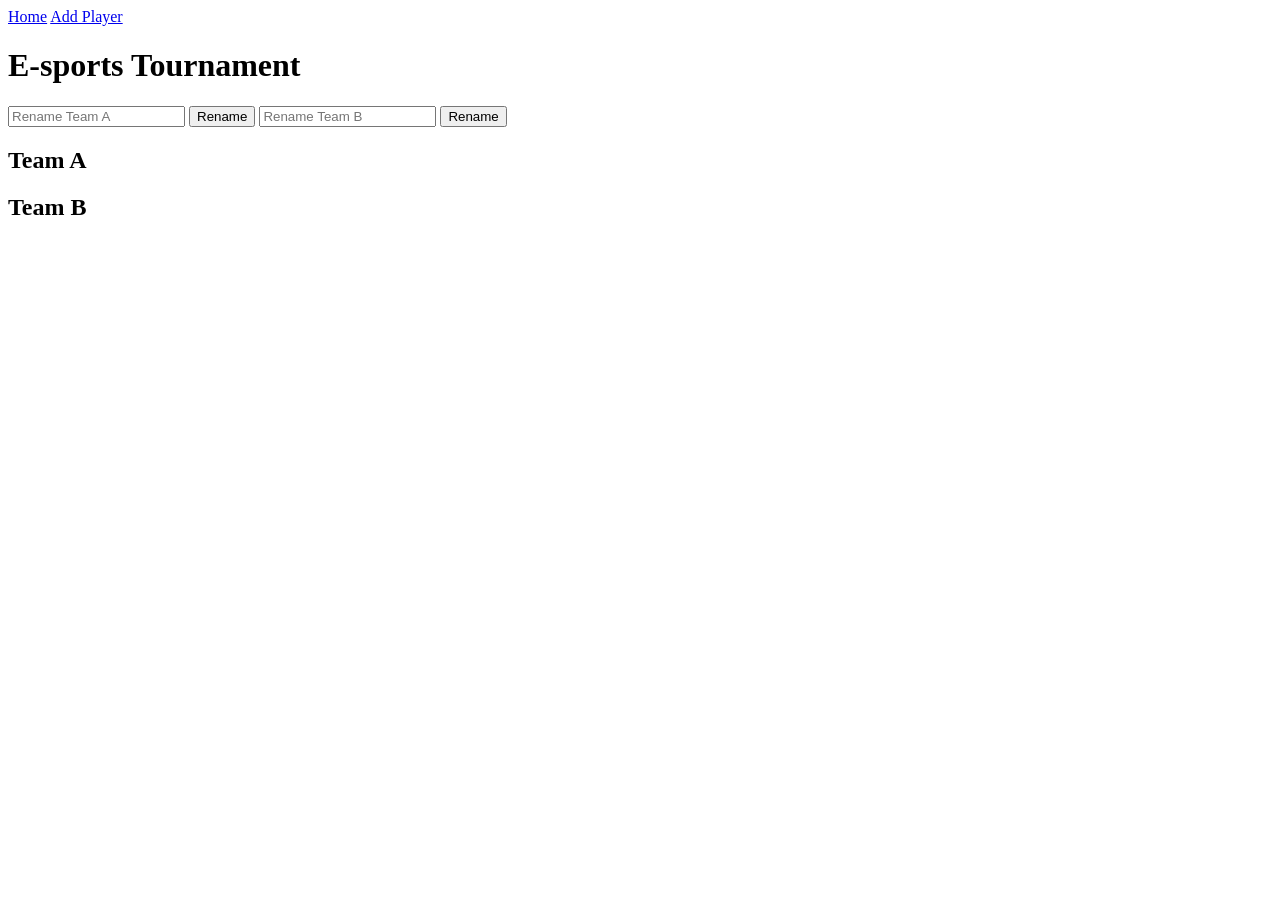
==== index.html @ 2da4a97a "Merge pull request #1 from Frida1989/bugfix/ProfilInformation bug of profile information is fixed" ====
<!doctype html>
<html lang="en">
  <head>
    <meta charset="UTF-8" />
    <title>E-sports Tournament</title>
    <link rel="stylesheet" href="style.css" />
  </head>

  <body>
    <nav>
      <a href="index.html">Home</a>
      <a href="addplayer.html">Add Player</a>
    </nav>

    <h1>E-sports Tournament</h1>

    <div class="rename">
      <input id="teamAInput" placeholder="Rename Team A" />
      <button onclick="renameTeam('A')">Rename</button>

      <input id="teamBInput" placeholder="Rename Team B" />
      <button onclick="renameTeam('B')">Rename</button>
    </div>

    <div class="teams">
      <div class="team">
        <h2 id="teamAName"></h2>
        <ul id="teamAList"></ul>
      </div>

      <div class="team">
        <h2 id="teamBName"></h2>
        <ul id="teamBList"></ul>
      </div>
    </div>

    <script src="app.js"></script>
    <script>
      renderHome();
    </script>
  </body>
</html>
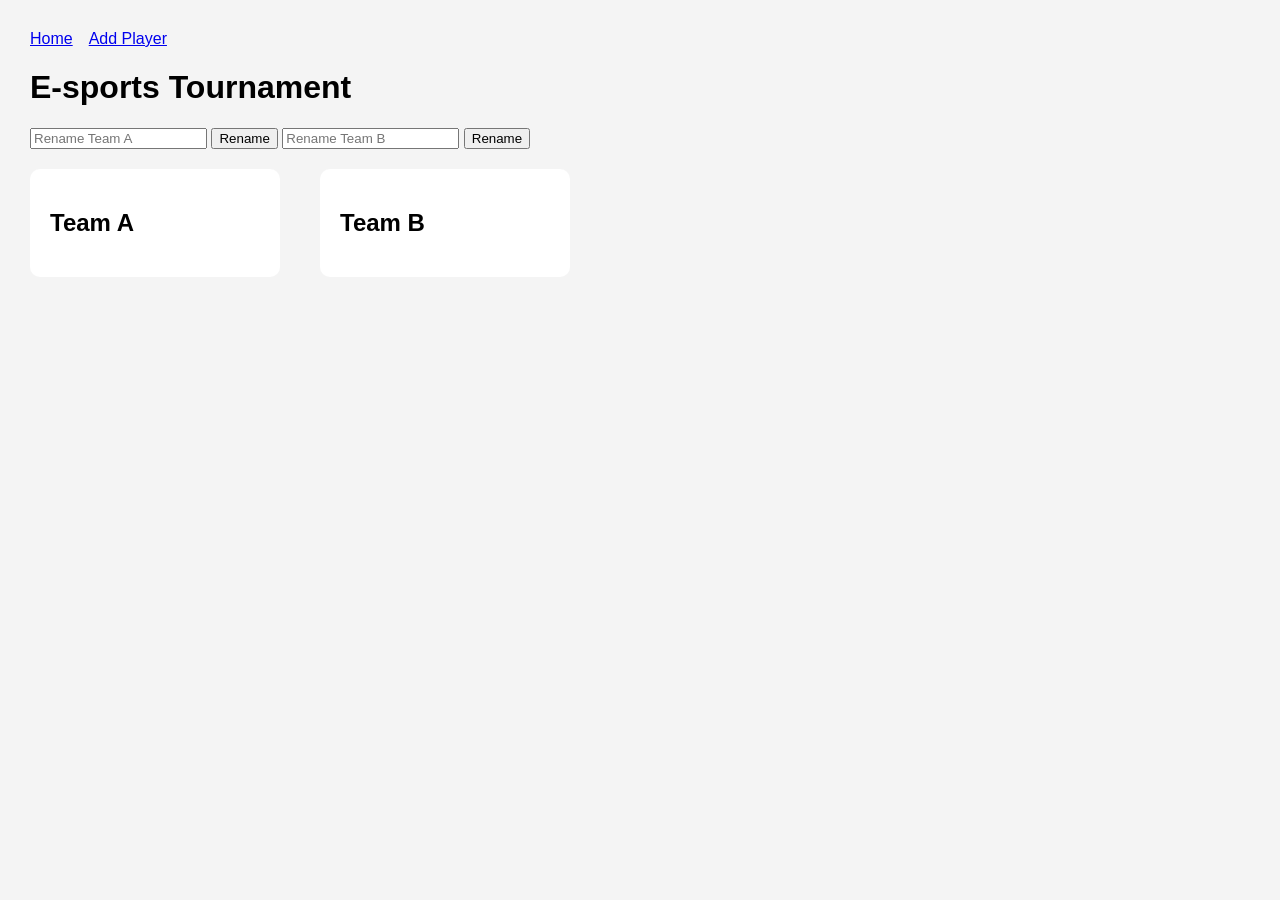
==== commit aea58d75: "Responsive App" ====
--- a/index.html
+++ b/index.html
@@ -2,6 +2,7 @@
 <html lang="en">
   <head>
     <meta charset="UTF-8" />
+    <meta name="viewport" content="width=device-width, initial-scale=1.0" />
     <title>E-sports Tournament</title>
     <link rel="stylesheet" href="style.css" />
   </head>
--- a/style.css
+++ b/style.css
@@ -0,0 +1,99 @@
+* {
+  box-sizing: border-box;
+}
+
+body {
+  font-family: Arial, sans-serif;
+  background: #f4f4f4;
+  margin: 0;
+  padding: 30px;
+  overflow-x: hidden;
+}
+
+nav {
+  display: flex;
+  gap: 16px;
+  flex-wrap: wrap;
+  margin-bottom: 20px;
+}
+
+nav a {
+  margin-right: 0;
+}
+
+.teams {
+  display: flex;
+  gap: 40px;
+  margin-top: 20px;
+  align-items: flex-start;
+}
+
+.team {
+  background: white;
+  padding: 20px;
+  border-radius: 10px;
+  width: 250px;
+  max-width: 100%;
+}
+
+.player {
+  display: flex;
+  justify-content: space-between;
+  align-items: center;
+  gap: 10px;
+  margin: 8px 0;
+  flex-wrap: wrap;
+}
+
+.player span {
+  cursor: pointer;
+  color: blue;
+  overflow-wrap: break-word;
+  word-break: break-word;
+}
+
+.profile {
+  width: 100%;
+  max-width: 500px;
+  background: white;
+  padding: 20px;
+  border-radius: 10px;
+  overflow-wrap: break-word;
+  word-break: break-word;
+}
+
+input,
+select,
+button {
+  max-width: 100%;
+}
+
+@media (max-width: 768px) {
+  body {
+    padding: 15px;
+  }
+
+  nav {
+    flex-direction: column;
+    gap: 10px;
+  }
+
+  .teams {
+    flex-direction: column;
+    gap: 20px;
+  }
+
+  .team {
+    width: 100%;
+  }
+
+  .profile {
+    width: 100%;
+    padding: 16px;
+  }
+
+  .player {
+    flex-direction: column;
+    align-items: flex-start;
+  }
+}
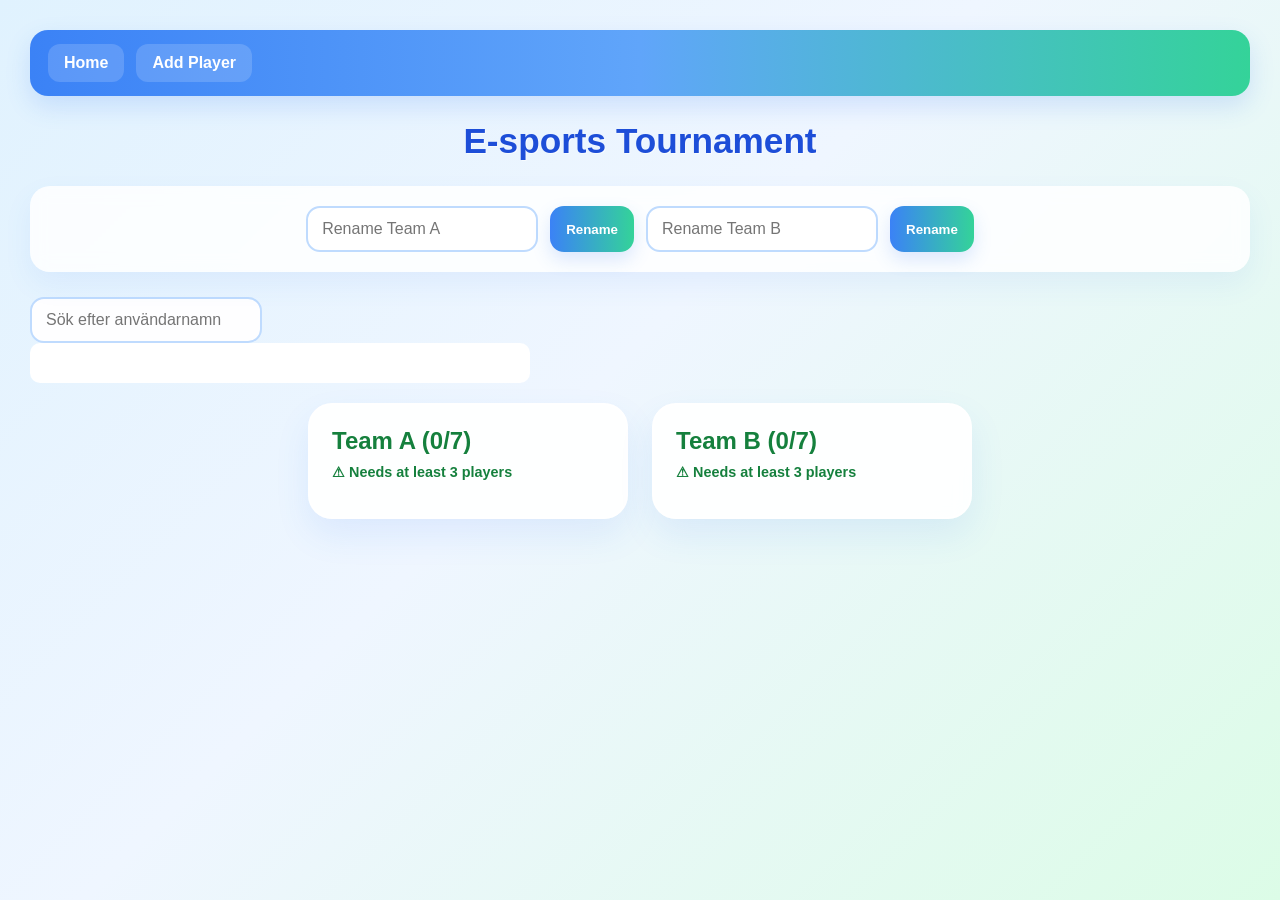
==== commit d129c5a3: "Added search input" ====
--- a/index.html
+++ b/index.html
@@ -22,7 +22,8 @@
       <input id="teamBInput" placeholder="Rename Team B" />
       <button onclick="renameTeam('B')">Rename</button>
     </div>
-
+    <input id="searchInput" type="text" placeholder="Sök efter användarnamn" />
+    <p id="noResultMessage"></p>
     <div class="teams">
       <div class="team">
         <h2 id="teamAName"></h2>
@@ -38,6 +39,7 @@
     <script src="app.js"></script>
     <script>
       renderHome();
+      setupSearch();
     </script>
   </body>
 </html>
--- a/style.css
+++ b/style.css
@@ -53,6 +53,250 @@
 }
 
 .profile {
+  background: white;
+  padding: 30px;
+  border-radius: 10px;
+  width: 300px;
+}
+
+* {
+  box-sizing: border-box;
+  margin: 0;
+  padding: 0;
+}
+
+body {
+  font-family: Arial, sans-serif;
+  min-height: 100vh;
+  padding: 30px;
+  color: #374151;
+  background: linear-gradient(135deg, #e0f2fe 0%, #eff6ff 45%, #dcfce7 100%);
+  background-attachment: fixed;
+}
+
+h1 {
+  text-align: center;
+  margin: 25px 0;
+  font-size: 2.2rem;
+  color: #1d4ed8;
+  text-shadow: 1px 1px 0 rgba(255, 255, 255, 0.6);
+}
+
+h2 {
+  margin-bottom: 12px;
+  color: #15803d;
+}
+
+nav {
+  display: flex;
+  flex-wrap: wrap;
+  gap: 12px;
+  margin-bottom: 25px;
+  padding: 14px 18px;
+  border-radius: 18px;
+  background: linear-gradient(90deg, #3b82f6, #60a5fa, #34d399);
+  box-shadow: 0 10px 24px rgba(59, 130, 246, 0.18);
+}
+
+nav a {
+  text-decoration: none;
+  color: white;
+  font-weight: bold;
+  padding: 10px 16px;
+  border-radius: 12px;
+  background: rgba(255, 255, 255, 0.16);
+  transition: 0.25s ease;
+}
+
+nav a:hover {
+  background: rgba(255, 255, 255, 0.28);
+  transform: translateY(-2px);
+}
+
+.rename {
+  display: flex;
+  flex-wrap: wrap;
+  gap: 12px;
+  justify-content: center;
+  margin-bottom: 25px;
+  padding: 20px;
+  border-radius: 20px;
+  background: rgba(255, 255, 255, 0.84);
+  backdrop-filter: blur(8px);
+  box-shadow: 0 12px 28px rgba(59, 130, 246, 0.08);
+}
+
+input,
+select {
+  padding: 12px 14px;
+  border: 2px solid #bfdbfe;
+  border-radius: 14px;
+  outline: none;
+  font-size: 1rem;
+  background: rgba(255, 255, 255, 0.95);
+  transition: 0.2s ease;
+}
+
+input:focus,
+select:focus {
+  border-color: #60a5fa;
+  box-shadow: 0 0 0 4px rgba(96, 165, 250, 0.14);
+}
+
+button {
+  border: none;
+  border-radius: 14px;
+  padding: 12px 16px;
+  font-weight: bold;
+  cursor: pointer;
+  color: white;
+  background: linear-gradient(90deg, #3b82f6, #34d399);
+  transition: 0.25s ease;
+  box-shadow: 0 8px 18px rgba(59, 130, 246, 0.18);
+}
+
+button:hover {
+  transform: translateY(-2px) scale(1.02);
+  box-shadow: 0 12px 22px rgba(52, 211, 153, 0.24);
+}
+
+button:active {
+  transform: scale(0.98);
+}
+
+.teams {
+  display: flex;
+  flex-wrap: wrap;
+  gap: 24px;
+  justify-content: center;
+  margin-top: 20px;
+}
+
+.team {
+  background: rgba(255, 255, 255, 0.92);
+  border: 2px solid rgba(255, 255, 255, 0.7);
+  padding: 22px;
+  border-radius: 24px;
+  width: 320px;
+  box-shadow: 0 16px 34px rgba(59, 130, 246, 0.1);
+  backdrop-filter: blur(8px);
+  transition: 0.25s ease;
+}
+
+.team:hover {
+  transform: translateY(-4px);
+  box-shadow: 0 20px 38px rgba(52, 211, 153, 0.14);
+}
+
+ul {
+  list-style: none;
+  margin-top: 12px;
+}
+
+.player {
+  display: flex;
+  justify-content: space-between;
+  align-items: center;
+  gap: 10px;
+  margin: 10px 0;
+  padding: 12px 14px;
+  border-radius: 16px;
+  background: linear-gradient(90deg, #eff6ff, #ecfeff, #ecfdf5);
+  border: 1px solid #dbeafe;
+}
+
+.player span {
+  cursor: pointer;
+  color: #1d4ed8;
+  font-weight: bold;
+  transition: 0.2s ease;
+  word-break: break-word;
+}
+
+.player span:hover {
+  color: #0ea5e9;
+  text-decoration: underline;
+}
+
+form {
+  max-width: 540px;
+  margin: 20px auto;
+  padding: 30px;
+  border-radius: 24px;
+  background: rgba(255, 255, 255, 0.94);
+  box-shadow: 0 16px 34px rgba(59, 130, 246, 0.1);
+  backdrop-filter: blur(8px);
+  display: flex;
+  flex-direction: column;
+  gap: 14px;
+  border: 2px solid rgba(255, 255, 255, 0.75);
+}
+
+form button {
+  margin-top: 8px;
+}
+
+#error {
+  max-width: 540px;
+  margin: 14px auto 0;
+  padding: 12px 14px;
+  border-radius: 14px;
+  font-weight: bold;
+  color: #b91c1c;
+  background: #fef2f2;
+  border: 1px solid #fecaca;
+  text-align: center;
+  min-height: 20px;
+}
+
+#profile {
+  display: flex;
+  justify-content: center;
+  margin-top: 30px;
+}
+
+.profile {
+  background: rgba(255, 255, 255, 0.95);
+  padding: 32px;
+  border-radius: 26px;
+  width: 100%;
+  max-width: 440px;
+  box-shadow: 0 18px 38px rgba(59, 130, 246, 0.12);
+  backdrop-filter: blur(8px);
+  border: 2px solid rgba(255, 255, 255, 0.75);
+}
+
+.profile h2 {
+  margin-bottom: 18px;
+  font-size: 1.9rem;
+  text-align: center;
+  color: #1d4ed8;
+}
+
+.profile p {
+  margin: 12px 0;
+  padding: 10px 12px;
+  border-radius: 14px;
+  background: linear-gradient(90deg, #eff6ff, #ecfeff, #ecfdf5);
+  border: 1px solid #dbeafe;
+}
+
+.profile button {
+  width: 100%;
+  margin-top: 18px;
+}
+
+small {
+  display: inline-block;
+  margin-top: 6px;
+  font-size: 0.9rem;
+  color: #15803d;
+  font-weight: bold;
+}
+
+p {
+  line-height: 1.5;
+
   width: 100%;
   max-width: 500px;
   background: white;
@@ -91,9 +335,88 @@
     width: 100%;
     padding: 16px;
   }
+}
+.player {
+  flex-direction: column;
+  align-items: flex-start;
+}
+@media (max-width: 768px) {
+  body {
+    padding: 15px;
+  }
+
+  nav {
+    flex-direction: column;
+    gap: 10px;
+  }
+
+  .rename {
+    flex-direction: column;
+    align-items: stretch;
+  }
+
+  .teams {
+    flex-direction: column;
+    gap: 20px;
+  }
+
+  .team {
+    width: 100%;
+    max-width: 100%;
+  }
 
   .player {
     flex-direction: column;
     align-items: flex-start;
-  }
-}
+    flex-wrap: wrap;
+  }
+
+  .profile {
+    width: 100%;
+    max-width: 100%;
+    padding: 20px;
+  }
+
+  form {
+    width: 100%;
+    padding: 20px;
+  }
+
+  input,
+  select,
+  button {
+    width: 100%;
+    max-width: 100%;
+  }
+}
+
+@media (max-width: 480px) {
+  body {
+    padding: 12px;
+  }
+
+  nav a {
+    width: 100%;
+    text-align: center;
+  }
+
+  .team,
+  .profile,
+  form {
+    width: 100%;
+    max-width: 100%;
+    padding: 16px;
+  }
+
+  .player span,
+  .profile,
+  .profile p,
+  .team {
+    overflow-wrap: break-word;
+    word-break: break-word;
+  }
+
+  button {
+    width: 100%;
+  }
+}
